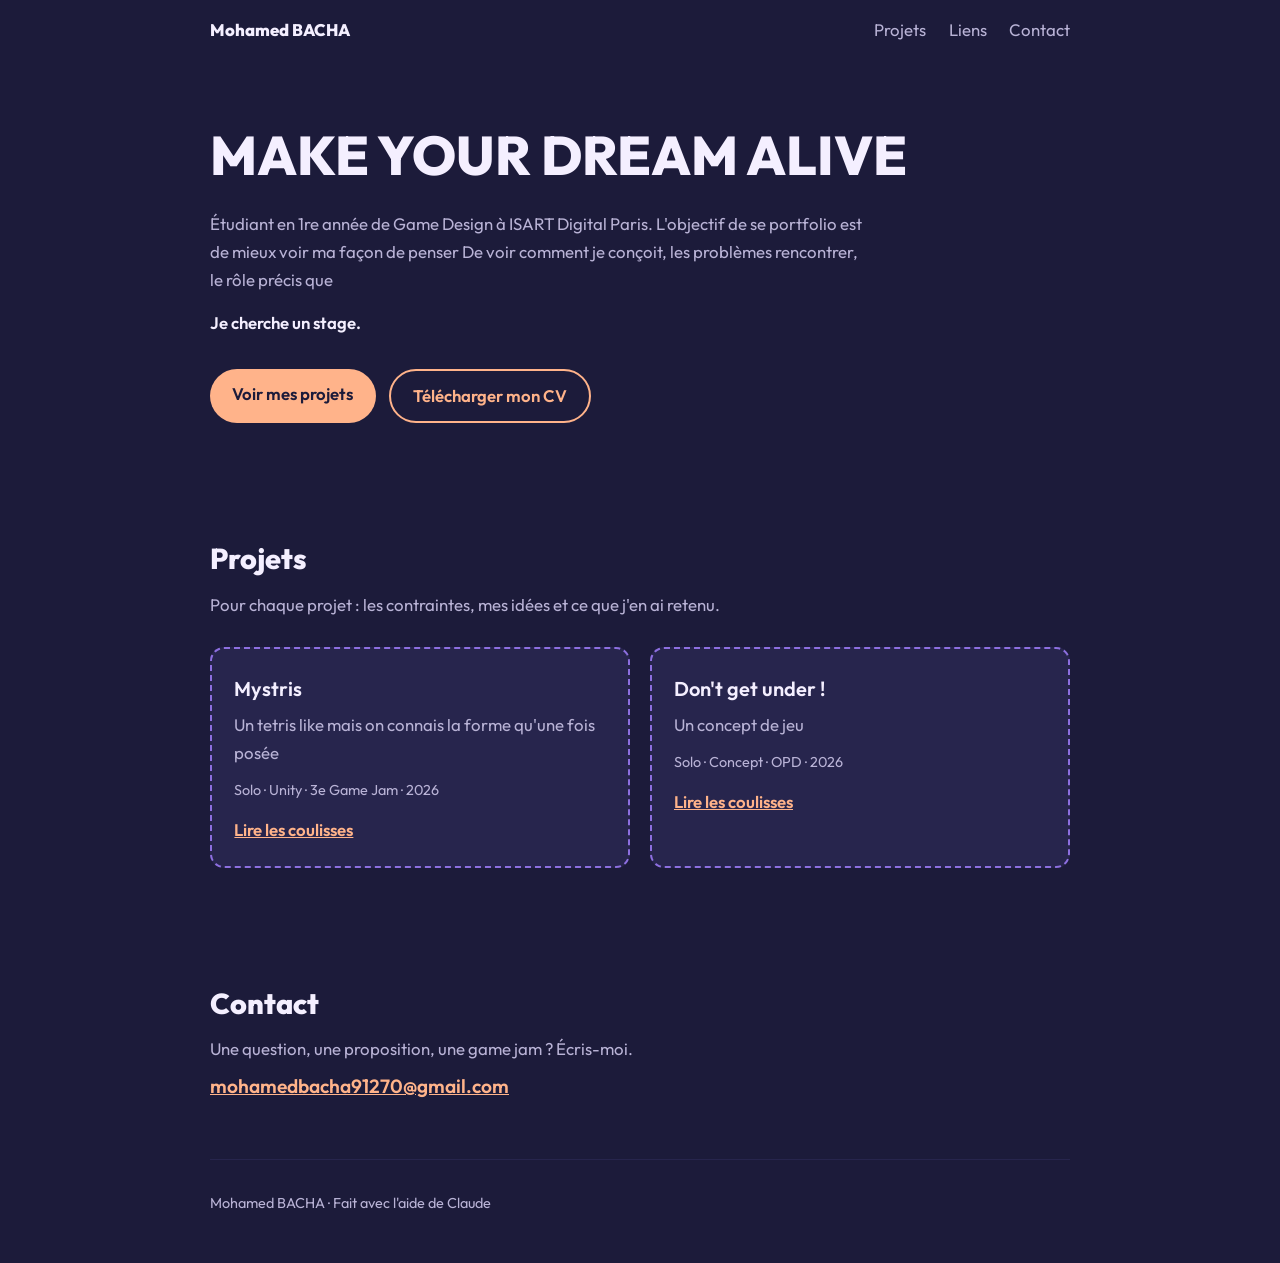
==== index.html @ 3008dd9d "Update index.html" ====
<!DOCTYPE html>
<html lang="fr">
<head>
  <meta charset="UTF-8">
  <meta name="viewport" content="width=device-width, initial-scale=1">
  <link rel="icon" href="favicon.png" type="image/png">

  <!-- TITRE de l'onglet du navigateur : à modifier -->
  <title>Portfolio Mohamed BACHA – Game Designer</title>
  <meta name="description" content="Portfolio de Mohamed BACHA, étudiant en Game Design. Les coulisses de mes projets.">

  <!-- POLICE : pour changer, remplace "Outfit" ici ET dans style.css (variable --police) -->
  <link rel="preconnect" href="https://fonts.googleapis.com">
  <link rel="preconnect" href="https://fonts.gstatic.com" crossorigin>
  <link href="https://fonts.googleapis.com/css2?family=Outfit:wght@400;600;800&display=swap" rel="stylesheet">

  <link rel="stylesheet" href="style.css">
</head>
<body>

  <!-- ========== MENU ========== -->
  <header class="menu">
    <a class="logo" href="#accueil">Mohamed BACHA</a>
    <nav>
      <a href="#projets">Projets</a>

      <!-- MENU DÉROULANT "LIENS" : remplace chaque "#" par ton vrai lien -->
      <div class="deroulant">
        <button class="deroulant-bouton" type="button" aria-haspopup="true">Liens</button>
        <ul class="sous-menu">
          <li><a href="https://blazyper.itch.io/">itch.io</a></li>
          <li><a href="https://www.linkedin.com/in/mohamed-bacha-155bb53b1/">LinkedIn</a></li>
          <!-- CV : remplace "cv.pdf" par le nom de ton fichier, à mettre dans le même dossier -->
          <li><a href="cv.pdf">CV</a></li>
        </ul>
      </div>

      <div class="deroulant">
  <button class="deroulant-bouton" type="button" aria-haspopup="true">Contact</button>
  <ul class="sous-menu">
    <li><a class="mail" href="mailto:mohamedbacha91270@gmail.com">Mail</a>
    <button class="copier" type="button" id="bouton-copier">Copier</button></li>
    <li><a href="https://www.instagram.com/blazyper/">Instagram</a></li>
  </ul>
</div>
    </nav>
  </header>

  <main>

    <!-- ========== ACCUEIL ========== -->
    <section id="accueil" class="accueil">
      <!-- ACCROCHE : le gros titre, à modifier -->
      <h1>MAKE YOUR DREAM ALIVE</h1>

      <!-- PRÉSENTATION : 2 ou 3 phrases maximum -->
      <p class="intro">
        Étudiant en 1re année de Game Design à ISART Digital Paris.
        L'objectif de se portfolio est de mieux voir ma façon de penser </n>
      De voir comment je conçoit, les problèmes rencontrer, le rôle précis que  </n>
      
        
      </p>

      <!-- CE QUE TU CHERCHES : à adapter (date, durée…) -->
      <p class="cherche">Je cherche un stage.</p>

      <div class="boutons">
        <a class="bouton" href="#projets">Voir mes projets</a>
        <a class="bouton secondaire" href="cv.pdf">Télécharger mon CV</a>
      </div>
    </section>

    <!-- ========== PROJETS ========== -->
    <section id="projets">
      <h2>Projets</h2>
      <p class="sous-titre">Pour chaque projet : les contraintes, mes idées et ce que j'en ai retenu.</p>

      <div class="grille">

        <!-- CARTE PROJET : copie-colle tout le bloc <article> pour en ajouter un.
             Le lien "href" doit être le nom du fichier de la page du projet. -->
        <article class="carte">
          <h3>Mystris</h3>
          <p>Un tetris like mais on connais la forme qu'une fois posée</p>
          <p class="detail">Solo · Unity · 3e Game Jam · 2026</p>
          <a href="projet-mystris.html">Lire les coulisses</a>
        </article>

        <article class="carte">
          <h3>Don't get under !</h3>
          <p>Un concept de jeu </p>
          <p class="detail">Solo · Concept · OPD · 2026</p>
          <a href="projet-dont-get-under.html">Lire les coulisses</a>
        </article>

      </div>
    </section>

    <!-- ========== CONTACT ========== -->
    <section id="contact">
      <h2>Contact</h2>
      <p>Une question, une proposition, une game jam ? Écris-moi.</p>
      <!-- Remplace par ton adresse mail (aux deux endroits) -->
      <p><a class="mail" href="mailto:mohamedbacha91270@gmail.com">mohamedbacha91270@gmail.com</a></p>
    </section>

  </main>

  <footer>
    <p>Mohamed BACHA · Fait avec l'aide de Claude</p>
  </footer>

  <!-- ========== SCRIPT DU MENU DÉROULANT (tu n'as pas besoin d'y toucher) ========== -->
  <!-- Ordinateur : le menu s'ouvre uniquement au passage de la souris (géré par le CSS). -->
  <!-- Téléphone / tablette : un appui sur "Liens" ouvre le menu, un appui ailleurs le ferme. -->
  <script>
    const deroulant = document.querySelector('.deroulant');
    const bouton = deroulant.querySelector('.deroulant-bouton');
    const aUneSouris = window.matchMedia('(hover: hover)');

    // Appui sur "Liens" : uniquement sur appareil tactile
    bouton.addEventListener('click', function (e) {
      if (aUneSouris.matches) return;
      e.stopPropagation();
      deroulant.classList.toggle('ouvert');
    });

    // Appui ailleurs sur la page : le menu se ferme
    document.addEventListener('click', function (e) {
      if (!deroulant.contains(e.target)) deroulant.classList.remove('ouvert');
    });
  </script>

</body>
</html>
---- style.css ----
/* =========================================================
   COULEURS ET POLICE : tout se change ici, en haut du fichier
   ========================================================= */
:root {
  --fond: #1c1b3a;          /* bleu nuit : fond de la page */
  --fond-carte: #27254d;    /* bleu nuit plus clair : fond des cartes */
  --texte: #f4efff;         /* texte principal */
  --texte-doux: #b9b3d6;    /* texte secondaire */
  --accent: #ffb38a;        /* pêche : boutons et liens */
  --violet: #8d6fe0;        /* violet : bordures et détails */

  --police: "Outfit", system-ui, sans-serif;
  --largeur: 860px;         /* largeur maximale du contenu */
}

/* =========================================================
   BASE (tu n'as normalement pas besoin d'y toucher)
   ========================================================= */
* { box-sizing: border-box; margin: 0; padding: 0; }

html { scroll-behavior: smooth; scroll-padding-top: 4.5rem; }

body {
  background: var(--fond);
  color: var(--texte);
  font-family: var(--police);
  font-size: 1.05rem;
  line-height: 1.65;
}

a { color: var(--accent); }
a:hover { text-decoration-thickness: 2px; }
a:focus-visible, .bouton:focus-visible {
  outline: 3px solid var(--accent);
  outline-offset: 3px;
}

main, .menu, footer {
  width: min(100% - 2.5rem, var(--largeur));
  margin-inline: auto;
}

section { padding: 3.5rem 0; }

h1 { font-size: clamp(2rem, 6vw, 3.4rem); line-height: 1.15; font-weight: 800; max-width: 22ch; }
h2 { font-size: 1.8rem; font-weight: 800; margin-bottom: 0.5rem; }
h3 { font-size: 1.25rem; font-weight: 600; margin-bottom: 0.4rem; }

/* =========================================================
   MENU
   ========================================================= */
.menu {
  position: sticky;
  top: 0;
  display: flex;
  justify-content: space-between;
  align-items: center;
  flex-wrap: wrap;
  gap: 0.5rem 1.5rem;
  padding: 1rem 0;
  background: var(--fond);
  z-index: 10;
}
.logo { font-weight: 800; color: var(--texte); text-decoration: none; }
.menu nav { display: flex; gap: 1.4rem; align-items: center; }
.menu nav > a { color: var(--texte-doux); text-decoration: none; }
.menu nav > a:hover { color: var(--accent); }

/* =========================================================
   MENU DÉROULANT "LIENS"
   ========================================================= */
.deroulant { position: relative; }

.deroulant-bouton {
  background: none;
  border: 0;
  font: inherit;
  color: var(--texte-doux);
  cursor: pointer;
}
.deroulant:hover .deroulant-bouton,
.deroulant.ouvert .deroulant-bouton { color: var(--accent); }
.deroulant-bouton:focus-visible { outline: 3px solid var(--accent); outline-offset: 3px; }

.sous-menu {
  display: none;
  position: absolute;
  top: 100%;
  right: 0;
  min-width: 180px;
  list-style: none;
  padding: 0.5rem;
  background: var(--fond-carte);
  border: 2px dashed var(--violet);
  border-radius: 12px;
  z-index: 20;
}
.menu .sous-menu a {
  display: block;
  padding: 0.5rem 0.8rem;
  border-radius: 8px;
  color: var(--texte);
  text-decoration: none;
}
.menu .sous-menu a:hover { background: var(--fond); color: var(--accent); }

/* ORDINATEUR (appareil avec souris) : le menu s'ouvre uniquement au survol.
   Il reste aussi accessible au clavier (touche Tab). */
@media (hover: hover) {
  .deroulant:hover .sous-menu,
  .deroulant:has(:focus-visible) .sous-menu { display: block; }
}

/* TÉLÉPHONE / TABLETTE (écran tactile) : ouvert par un appui sur "Liens" */
@media (hover: none) {
  .deroulant.ouvert .sous-menu { display: block; }
}

/* =========================================================
   ACCUEIL
   ========================================================= */
.accueil { padding-top: 4rem; }
.intro { margin-top: 1.5rem; max-width: 60ch; color: var(--texte-doux); }
.cherche { margin-top: 1rem; font-weight: 600; }

.boutons { display: flex; flex-wrap: wrap; gap: 0.8rem; margin-top: 2rem; }
.bouton {
  display: inline-block;
  padding: 0.7rem 1.4rem;
  border-radius: 999px;
  background: var(--accent);
  color: var(--fond);
  font-weight: 600;
  text-decoration: none;
}
.bouton:hover { filter: brightness(1.08); }
.bouton.secondaire {
  background: transparent;
  color: var(--accent);
  border: 2px solid var(--accent);
}

/* =========================================================
   PROJETS (cartes en pointillés, façon carnet de notes)
   ========================================================= */
.sous-titre { color: var(--texte-doux); margin-bottom: 1.8rem; }

.grille {
  display: grid;
  grid-template-columns: repeat(auto-fit, minmax(250px, 1fr));
  gap: 1.2rem;
}
.carte {
  background: var(--fond-carte);
  border: 2px dashed var(--violet);
  border-radius: 14px;
  padding: 1.4rem;
}
.carte p { color: var(--texte-doux); }
.carte .detail { margin: 0.8rem 0; font-size: 0.9rem; }
.carte a { font-weight: 600; }

/* =========================================================
   PAGES PROJETS (les coulisses d'un projet)
   ========================================================= */
.projet { padding: 3rem 0 2rem; }
.projet .intro { font-size: 1.15rem; }

/* Fiche rapide : équipe, rôle, moteur, durée, lien pour jouer */
.fiche {
  display: grid;
  grid-template-columns: repeat(auto-fit, minmax(190px, 1fr));
  gap: 1rem;
  margin-top: 2rem;
  padding: 1.2rem 1.4rem;
  background: var(--fond-carte);
  border: 2px dashed var(--violet);
  border-radius: 14px;
}
.fiche dt { font-size: 0.85rem; color: var(--texte-doux); }
.fiche dd { font-weight: 600; }

/* Image ou GIF du projet */
.visuel {
  display: block;
  width: 100%;
  height: auto;
  margin-top: 2rem;
  border-radius: 14px;
}

/* Un bloc = une rubrique des coulisses */
.bloc { padding: 1.6rem 0 0; }
.bloc h2 { font-size: 1.4rem; }
.bloc p { max-width: 65ch; color: var(--texte-doux); }

.retour { margin-top: 3rem; font-weight: 600; }

/* =========================================================
   CONTACT ET PIED DE PAGE
   ========================================================= */
#contact p { margin-top: 0.5rem; color: var(--texte-doux); }
.mail { font-size: 1.2rem; font-weight: 600; }

footer {
  padding: 2rem 0 3rem;
  color: var(--texte-doux);
  font-size: 0.9rem;
  border-top: 1px solid var(--fond-carte);
}

/* Respecte les personnes qui désactivent les animations */
@media (prefers-reduced-motion: reduce) {
  html { scroll-behavior: auto; }
}
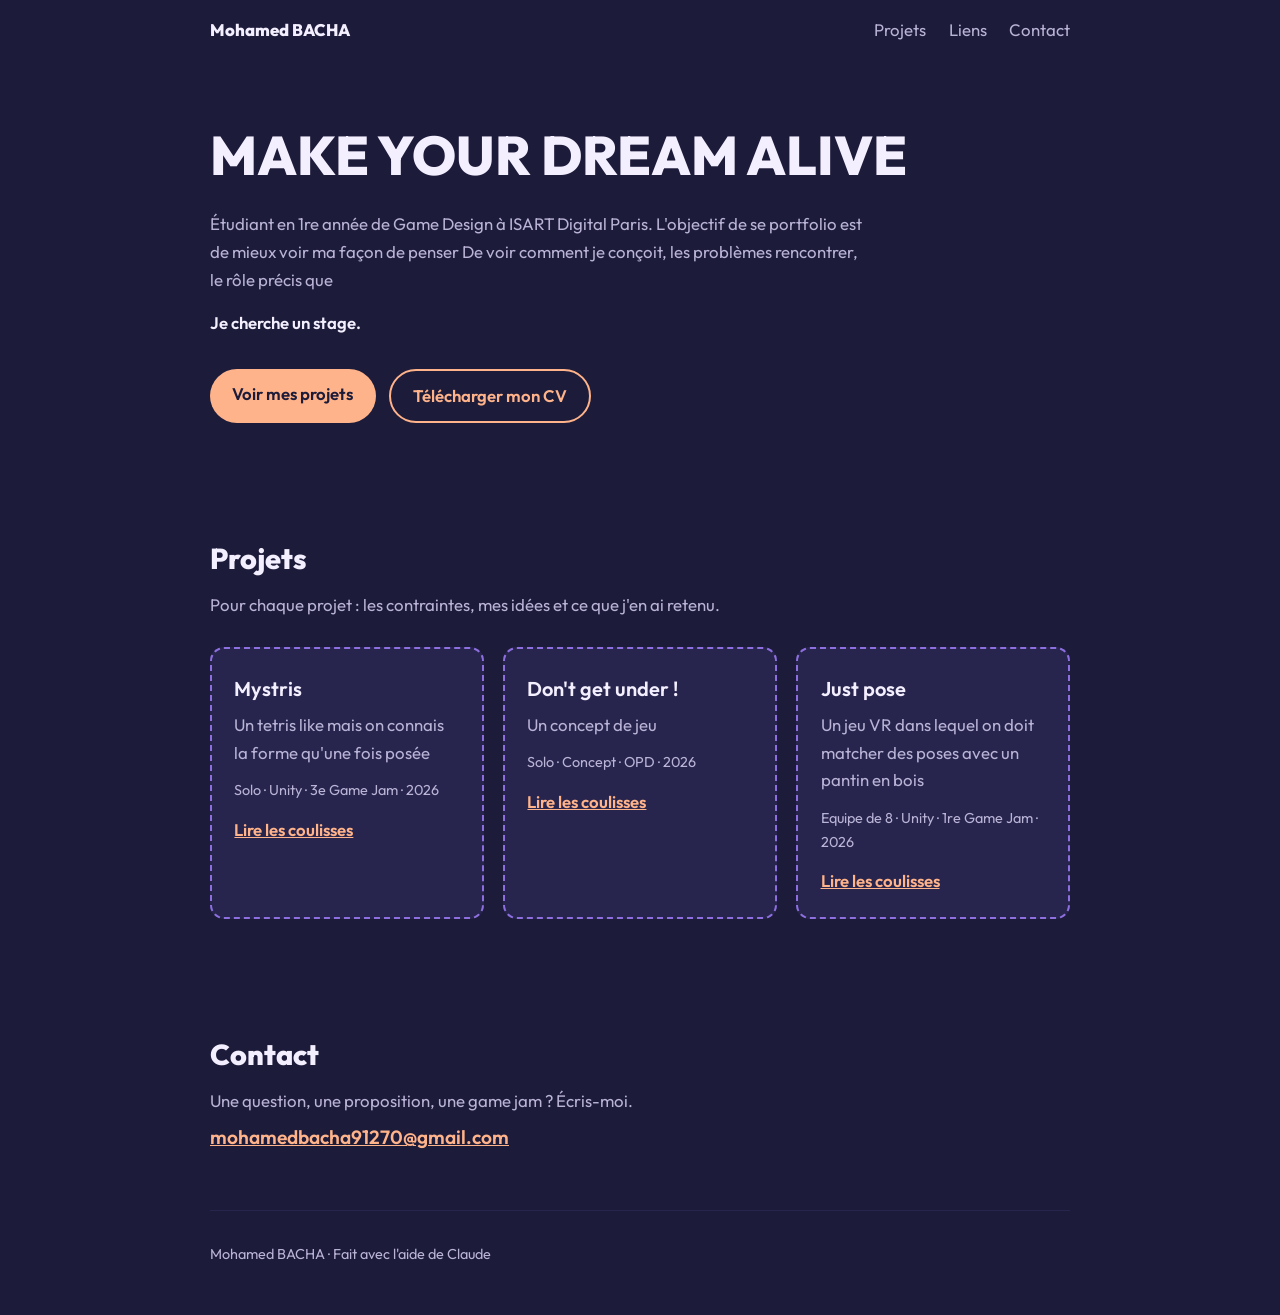
==== commit 74990451: "Update index.html" ====
--- a/index.html
+++ b/index.html
@@ -38,7 +38,7 @@
       <div class="deroulant">
   <button class="deroulant-bouton" type="button" aria-haspopup="true">Contact</button>
   <ul class="sous-menu">
-    <li><a class="mail" href="mailto:mohamedbacha91270@gmail.com">Mail</a>
+    <li><a id="adresse-mail" href="mailto:mohamedbacha91270@gmail.com">mohamedbacha91270@gmail.com</a>
     <button class="copier" type="button" id="bouton-copier">Copier</button></li>
     <li><a href="https://www.instagram.com/blazyper/">Instagram</a></li>
   </ul>
@@ -93,6 +93,13 @@
           <p class="detail">Solo · Concept · OPD · 2026</p>
           <a href="projet-dont-get-under.html">Lire les coulisses</a>
         </article>
+        
+        <article class="carte">
+          <h3>Just pose </h3>
+          <p>Un jeu VR dans lequel on doit matcher des poses avec un pantin en bois </p>
+          <p class="detail">Equipe de 8 · Unity · 1re Game Jam · 2026</p>
+          <a href="just-pose.html">Lire les coulisses</a>
+        </article>
 
       </div>
     </section>
@@ -130,6 +137,18 @@
     document.addEventListener('click', function (e) {
       if (!deroulant.contains(e.target)) deroulant.classList.remove('ouvert');
     });
+    // Bouton "Copier" l'adresse mail
+const boutonCopier = document.getElementById('bouton-copier');
+const adresse = document.getElementById('adresse-mail').textContent;
+
+boutonCopier.addEventListener('click', function () {
+  navigator.clipboard.writeText(adresse).then(function () {
+    boutonCopier.textContent = 'Copié !';
+    setTimeout(function () {
+      boutonCopier.textContent = 'Copier';
+    }, 2000);
+  });
+});
   </script>
 
 </body>
--- a/style.css
+++ b/style.css
@@ -201,6 +201,24 @@
    ========================================================= */
 #contact p { margin-top: 0.5rem; color: var(--texte-doux); }
 .mail { font-size: 1.2rem; font-weight: 600; }
+.copier {
+  margin-left: 0.6rem;
+  padding: 0.3rem 0.9rem;
+  border: 2px solid var(--accent);
+  border-radius: 999px;
+  background: transparent;
+  color: var(--accent);
+  font: inherit;
+  font-size: 0.9rem;
+  font-weight: 600;
+  cursor: pointer;
+}
+.copier:hover { background: var(--accent); color: var(--fond); }
+.copier:focus-visible { outline: 3px solid var(--accent); outline-offset: 3px; }
+/* Dans le menu : le lien et le bouton Copier sur la même ligne */
+.sous-menu li { display: flex; align-items: center; gap: 0.4rem; }
+.sous-menu li > a { flex: 1; }
+.sous-menu .copier { margin-left: 0; padding: 0.2rem 0.7rem; font-size: 0.8rem; }
 
 footer {
   padding: 2rem 0 3rem;
